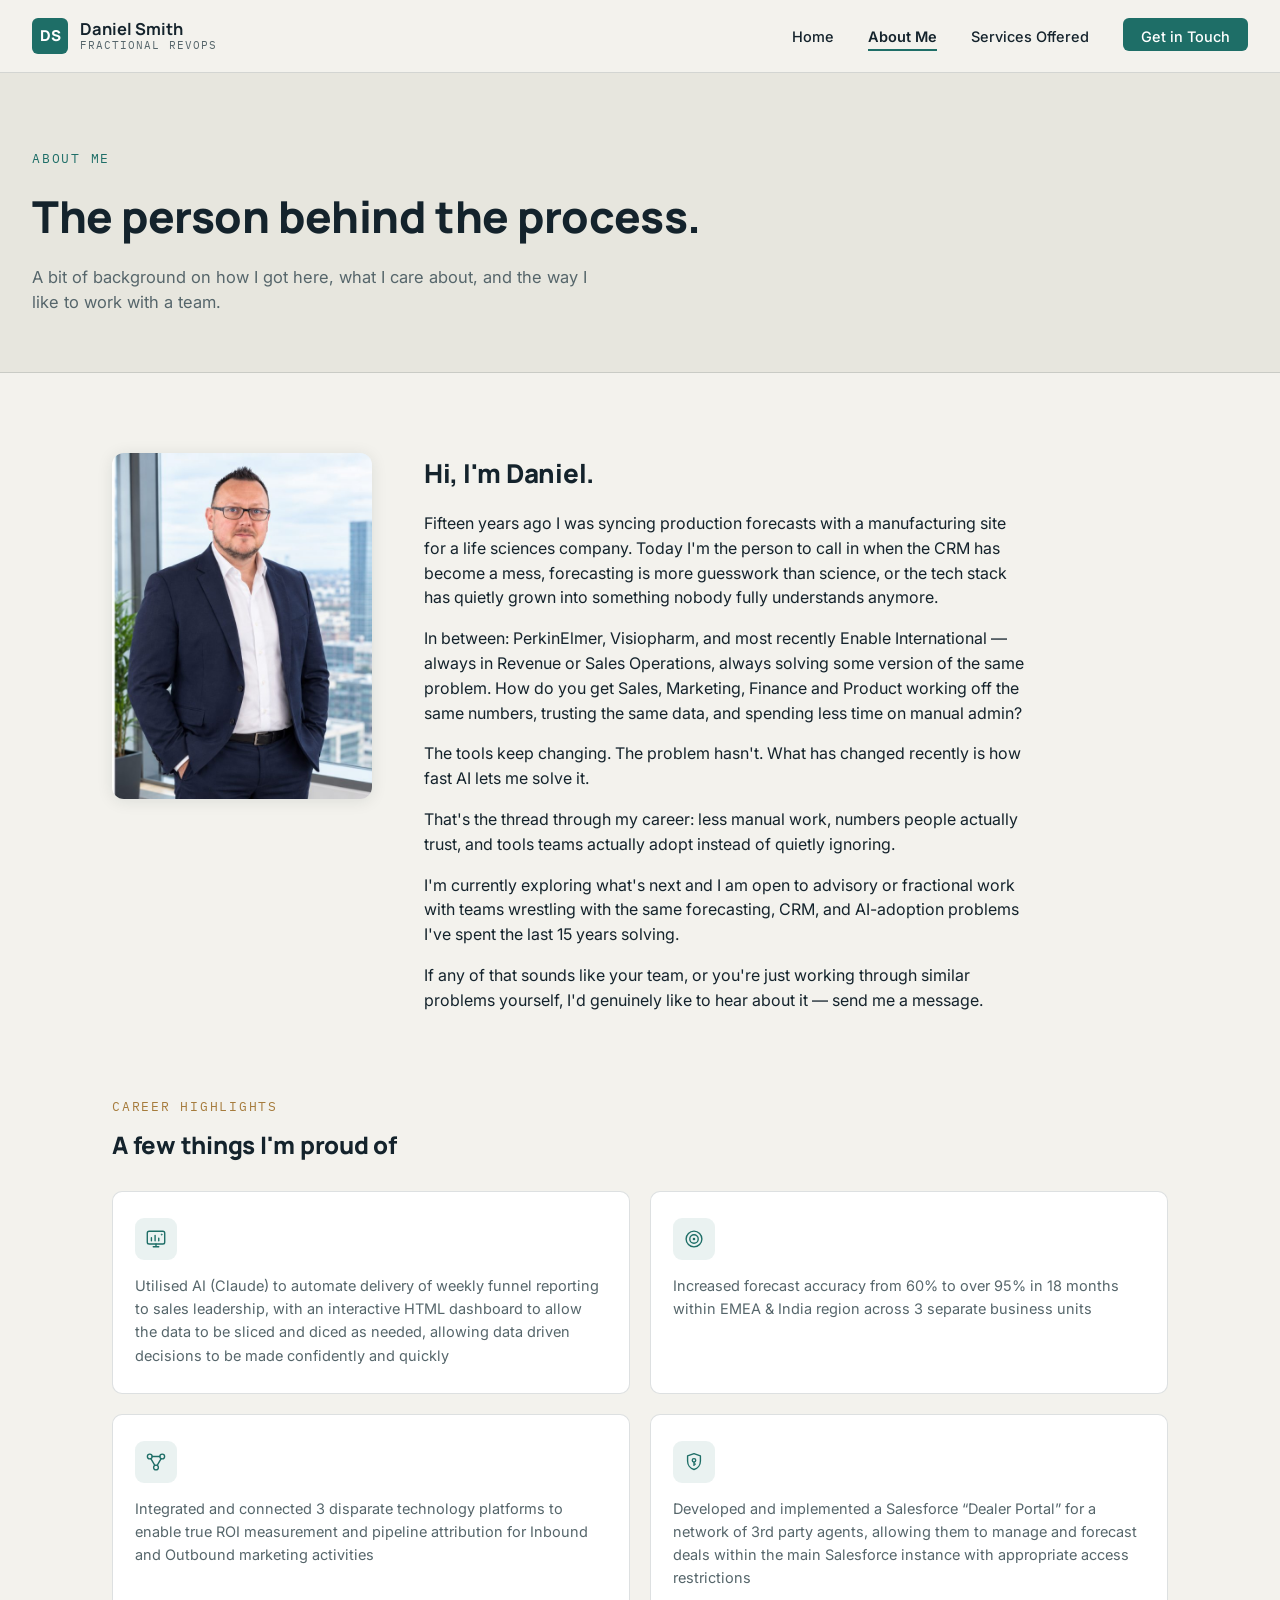
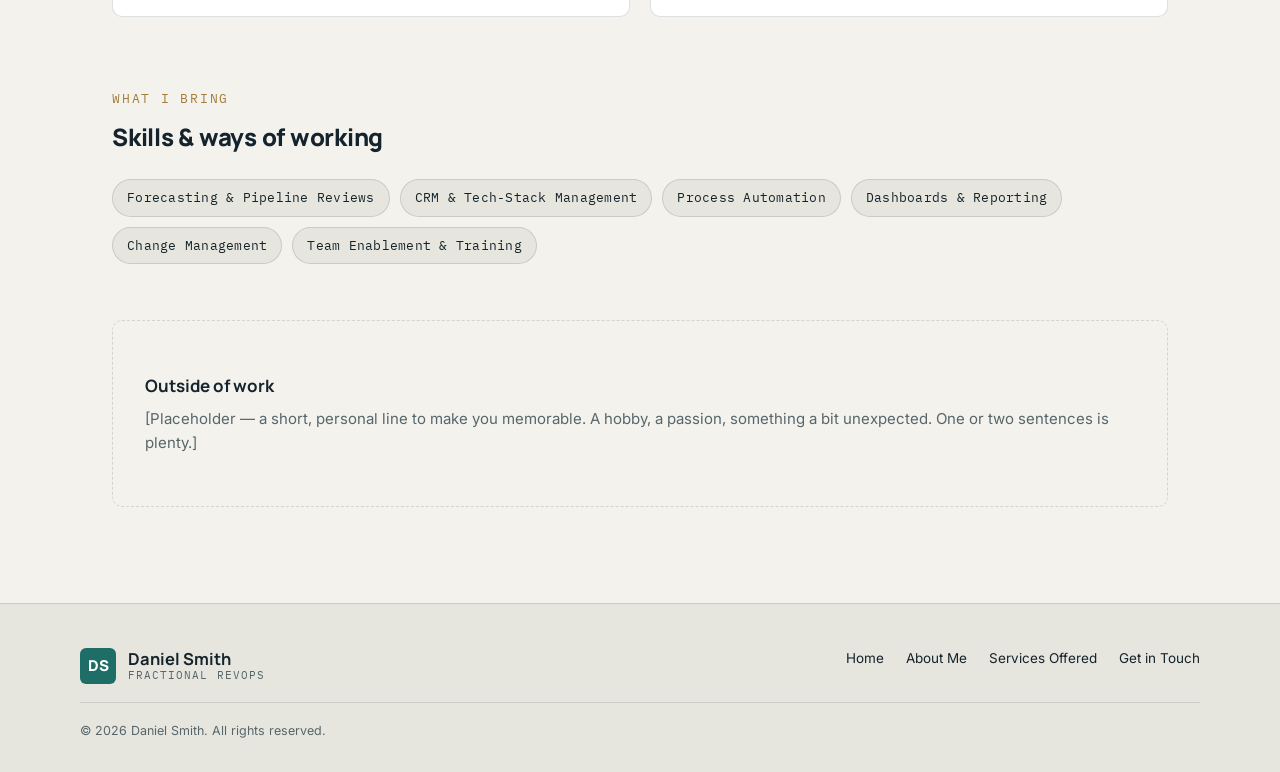
==== about.html @ c45c9d79 "Add profile photo to About page" ====
<!DOCTYPE html>
<html lang="en">
<head>
<meta charset="UTF-8">
<meta name="viewport" content="width=device-width, initial-scale=1.0">
<title>About Me — Daniel Smith</title>
<meta name="description" content="About Daniel Smith, Fractional Revenue Operations Leader.">
<link rel="stylesheet" href="styles.css">
</head>
<body>

<header class="site-header">
  <div class="nav-row">
    <a href="index.html" class="brand">
      <span class="brand-mark">DS</span>
      <span class="brand-text">
        <span class="brand-name">Daniel Smith</span>
        <span class="brand-tag">Fractional RevOps</span>
      </span>
    </a>
    <button class="nav-toggle" aria-label="Toggle menu" aria-expanded="false">
      <svg width="18" height="14" viewBox="0 0 18 14" fill="none"><path d="M1 1H17M1 7H17M1 13H17" stroke="currentColor" stroke-width="1.6" stroke-linecap="round"/></svg>
    </button>
    <ul class="nav-links">
      <li><a href="index.html">Home</a></li>
      <li><a href="about.html" aria-current="page">About Me</a></li>
      <li><a href="services.html">Services Offered</a></li>
      <li><a href="contact.html" class="nav-cta">Get in Touch</a></li>
    </ul>
  </div>
</header>

<section class="page-header">
  <span class="eyebrow">About Me</span>
  <h1>The person behind the process.</h1>
  <p>A bit of background on how I got here, what I care about, and the way I like to work with a team.</p>
</section>

<!-- Story: portrait + narrative -->
<section class="about-story">
  <div class="portrait">
    <img src="daniel-smith.jpg" alt="Daniel Smith, Fractional Revenue Operations leader" width="600" height="800" loading="lazy">
  </div>
  <div>
    <h2>Hi, I'm Daniel.</h2>
    <p>Fifteen years ago I was syncing production forecasts with a manufacturing site for a life sciences company. Today I'm the person to call in when the CRM has become a mess, forecasting is more guesswork than science, or the tech stack has quietly grown into something nobody fully understands anymore.</p>
    <p>In between: PerkinElmer, Visiopharm, and most recently Enable International &mdash; always in Revenue or Sales Operations, always solving some version of the same problem. How do you get Sales, Marketing, Finance and Product working off the same numbers, trusting the same data, and spending less time on manual admin?</p>
    <p>The tools keep changing. The problem hasn't. What has changed recently is how fast AI lets me solve it.</p>
    <p>That's the thread through my career: less manual work, numbers people actually trust, and tools teams actually adopt instead of quietly ignoring.</p>
    <p>I'm currently exploring what's next and I am open to advisory or fractional work with teams wrestling with the same forecasting, CRM, and AI-adoption problems I've spent the last 15 years solving.</p>
    <p>If any of that sounds like your team, or you're just working through similar problems yourself, I'd genuinely like to hear about it &mdash; <a href="contact.html">send me a message</a>.</p>
  </div>
</section>

<!-- Achievements -->
<div class="section-label">
  <span class="eyebrow">Career highlights</span>
  <h2>A few things I'm proud of</h2>
</div>
<div class="stat-grid">
  <div class="stat-card">
    <span class="stat-icon"><svg viewBox="0 0 24 24" fill="none" aria-hidden="true"><rect x="2.5" y="3.5" width="19" height="14" rx="2" stroke="currentColor" stroke-width="1.5"/><path d="M7 14V10.5M11 14V8M15 14v-3" stroke="currentColor" stroke-width="1.5" stroke-linecap="round"/><path d="M18.3 5.6l.45 1.15 1.15.45-1.15.45-.45 1.15-.45-1.15-1.15-.45 1.15-.45.45-1.15Z" fill="currentColor"/><path d="M12 17.5v3M9 20.5h6" stroke="currentColor" stroke-width="1.5" stroke-linecap="round"/></svg></span>
    <p class="stat-label">Utilised AI (Claude) to automate delivery of weekly funnel reporting to sales leadership, with an interactive HTML dashboard to allow the data to be sliced and diced as needed, allowing data driven decisions to be made confidently and quickly</p>
  </div>
  <div class="stat-card">
    <span class="stat-icon"><svg viewBox="0 0 24 24" fill="none" aria-hidden="true"><circle cx="12" cy="12" r="8.6" stroke="currentColor" stroke-width="1.5"/><circle cx="12" cy="12" r="4.6" stroke="currentColor" stroke-width="1.5"/><circle cx="12" cy="12" r="1.4" fill="currentColor"/></svg></span>
    <p class="stat-label">Increased forecast accuracy from 60% to over 95% in 18 months within EMEA &amp; India region across 3 separate business units</p>
  </div>
  <div class="stat-card">
    <span class="stat-icon"><svg viewBox="0 0 24 24" fill="none" aria-hidden="true"><circle cx="5.2" cy="6" r="2.6" stroke="currentColor" stroke-width="1.5"/><circle cx="18.8" cy="6" r="2.6" stroke="currentColor" stroke-width="1.5"/><circle cx="12" cy="18" r="2.6" stroke="currentColor" stroke-width="1.5"/><path d="M7.8 6h8.4M6.4 8.3l4.3 7.4M17.6 8.3l-4.3 7.4" stroke="currentColor" stroke-width="1.5" stroke-linecap="round"/></svg></span>
    <p class="stat-label">Integrated and connected 3 disparate technology platforms to enable true ROI measurement and pipeline attribution for Inbound and Outbound marketing activities</p>
  </div>
  <div class="stat-card">
    <span class="stat-icon"><svg viewBox="0 0 24 24" fill="none" aria-hidden="true"><path d="M12 2.8l7 2.6v5.5c0 4.4-2.9 8.3-7 9.3-4.1-1-7-4.9-7-9.3V5.4l7-2.6Z" stroke="currentColor" stroke-width="1.5" stroke-linejoin="round"/><circle cx="12" cy="10.2" r="1.9" stroke="currentColor" stroke-width="1.5"/><path d="M12 12.1v3.6M13.5 14.3H12" stroke="currentColor" stroke-width="1.5" stroke-linecap="round"/></svg></span>
    <p class="stat-label">Developed and implemented a Salesforce &ldquo;Dealer Portal&rdquo; for a network of 3rd party agents, allowing them to manage and forecast deals within the main Salesforce instance with appropriate access restrictions</p>
  </div>
</div>

<!-- Skills / tools -->
<div class="section-label">
  <span class="eyebrow">What I bring</span>
  <h2>Skills &amp; ways of working</h2>
</div>
<div class="tag-grid">
  <span class="tag-pill">Forecasting &amp; Pipeline Reviews</span>
  <span class="tag-pill">CRM &amp; Tech-Stack Management</span>
  <span class="tag-pill">Process Automation</span>
  <span class="tag-pill">Dashboards &amp; Reporting</span>
  <span class="tag-pill">Change Management</span>
  <span class="tag-pill">Team Enablement &amp; Training</span>
</div>

<!-- Personal note -->
<div class="personal-note">
  <div class="placeholder-card">
    <strong>Outside of work</strong>
    [Placeholder — a short, personal line to make you memorable. A hobby, a passion, something a bit unexpected. One or two sentences is plenty.]
  </div>
</div>

<footer class="site-footer">
  <div class="footer-row">
    <div class="brand">
      <span class="brand-mark" style="background:var(--teal);color:var(--white);">DS</span>
      <span class="brand-text">
        <span class="brand-name">Daniel Smith</span>
        <span class="brand-tag">Fractional RevOps</span>
      </span>
    </div>
    <ul class="footer-nav">
      <li><a href="index.html">Home</a></li>
      <li><a href="about.html">About Me</a></li>
      <li><a href="services.html">Services Offered</a></li>
      <li><a href="contact.html">Get in Touch</a></li>
    </ul>
  </div>
  <p class="footer-meta">© 2026 Daniel Smith. All rights reserved.</p>
</footer>

<script src="script.js"></script>
</body>
</html>
---- styles.css ----
/* ============================================================
Daniel Smith — Fractional RevOps — Shared Styles
============================================================ */

@import url('https://fonts.googleapis.com/css2?family=Manrope:wght@500;700;800&family=Inter:wght@400;500;600&family=IBM+Plex+Mono:wght@500&display=swap');

:root{
/* Color tokens */
--ink: #14232C; /* primary text / near-black teal */
--paper: #F3F2ED; /* warm, cool-leaning off-white */
--paper-deep: #E7E6DE; /* alternate section background */
--teal: #1E6E67; /* primary accent */
--teal-dark: #123F3B;
--brass: #A67C3D; /* secondary accent, used sparingly */
--slate: #56666B; /* muted body text */
--line: rgba(20,35,44,0.14);
--white: #FFFFFF;

/* Type */
--font-display: 'Manrope', 'Segoe UI', sans-serif;
--font-body: 'Inter', 'Segoe UI', sans-serif;
--font-mono: 'IBM Plex Mono', 'Consolas', monospace;

--container: 1120px;
}

*{ box-sizing:border-box; }
html{ scroll-behavior:smooth; }
body{
margin:0;
font-family:var(--font-body);
color:var(--ink);
background:var(--paper);
line-height:1.55;
-webkit-font-smoothing:antialiased;
}
h1,h2,h3{
font-family:var(--font-display);
margin:0;
letter-spacing:-0.01em;
}
p{ margin:0; }
a{ color:inherit; text-decoration:none; }
img{ max-width:100%; display:block; }
.wrap{
max-width:var(--container);
margin:0 auto;
padding:0 32px;
}
.eyebrow{
font-family:var(--font-mono);
font-size:12.5px;
letter-spacing:0.14em;
text-transform:uppercase;
}

:focus-visible{
outline:2px solid var(--teal);
outline-offset:3px;
}

/* ---------------- Header / Nav ---------------- */
.site-header{
position:sticky;
top:0;
z-index:50;
background:rgba(243,242,237,0.97);
border-bottom:1px solid var(--line);
}
.site-header.on-hero{
background:transparent;
border-bottom:1px solid rgba(255,255,255,0.18);
}
.nav-row{
display:flex;
align-items:center;
justify-content:space-between;
padding:18px 32px;
}
.brand{
display:flex;
align-items:center;
gap:12px;
}
.brand-mark{
width:36px; height:36px;
border-radius:6px;
background:var(--teal);
color:var(--white);
font-family:var(--font-display);
font-weight:800;
font-size:15px;
display:flex; align-items:center; justify-content:center;
flex-shrink:0;
}
.on-hero .brand-mark{ background:var(--white); color:var(--teal-dark); }
.brand-text{ display:flex; flex-direction:column; line-height:1.15; }
.brand-name{ font-family:var(--font-display); font-weight:700; font-size:16.5px; }
.brand-tag{
font-family:var(--font-mono);
font-size:10.5px;
letter-spacing:0.1em;
color:var(--slate);
text-transform:uppercase;
}
.on-hero .brand-name, .on-hero .brand-tag{ color:var(--white); }

.nav-links{
display:flex;
align-items:center;
gap:34px;
list-style:none;
margin:0; padding:0;
}
.nav-links a{
font-size:14.5px;
font-weight:500;
padding-bottom:6px;
position:relative;
color:var(--ink);
}
.on-hero .nav-links a{ color:var(--white); }
.nav-links a::after{
content:"";
position:absolute;
left:0; right:100%;
bottom:0;
height:2px;
background:var(--teal);
transition:right .22s ease;
}
.on-hero .nav-links a::after{ background:var(--white); }
.nav-links a:hover::after,
.nav-links a[aria-current="page"]::after{ right:0; }
.nav-links a[aria-current="page"]{ font-weight:600; }

.nav-cta{
background:var(--teal);
color:var(--white) !important;
padding:10px 18px;
border-radius:6px;
font-size:14px;
font-weight:600;
transition:background .18s ease;
}
.nav-cta:hover{ background:var(--teal-dark); }
.nav-cta::after{ display:none; }

.nav-toggle{ display:none; }

/* ---------------- Hero (home only) ---------------- */
.hero{
position:relative;
min-height:88vh;
display:flex;
align-items:flex-end;
background-image:
linear-gradient(180deg, rgba(18,31,38,0.58) 0%, rgba(15,26,32,0.72) 55%, rgba(12,22,27,0.86) 100%),
url('https://images.unsplash.com/photo-1460925895917-afdab827c52f?auto=format&fit=crop&w=2000&q=80');
background-size:cover;
background-position:center;
margin-top:-73px; /* sits behind transparent header */
padding-top:73px;
color:var(--white);
}
.hero-inner{
padding:88px 32px 96px;
max-width:760px;
}
.hero .eyebrow{ color:#CFE3E0; margin-bottom:18px; display:block; }
.hero h1{
font-size:clamp(34px, 5.2vw, 58px);
font-weight:800;
line-height:1.08;
margin-bottom:22px;
}
.hero p.lede{
font-size:17.5px;
color:#DCE4E2;
max-width:540px;
margin-bottom:34px;
}
.hero-ctas{ display:flex; align-items:center; gap:28px; flex-wrap:wrap; }
.btn-primary{
background:var(--white);
color:var(--teal-dark);
font-weight:700;
font-size:14.5px;
padding:14px 26px;
border-radius:6px;
transition:transform .15s ease, box-shadow .15s ease;
}
.btn-primary:hover{ transform:translateY(-1px); box-shadow:0 8px 18px rgba(0,0,0,0.25); }
.text-link{
font-size:14.5px;
font-weight:600;
border-bottom:1px solid rgba(255,255,255,0.5);
padding-bottom:2px;
}
.text-link:hover{ border-color:var(--white); }

/* ---------------- Sparkline divider (signature element) --------- */
.sparkline-divider{
display:block;
width:100%;
height:52px;
background:var(--paper);
}
.sparkline-divider path{
fill:none;
stroke:var(--brass);
stroke-width:2;
stroke-linecap:round;
stroke-linejoin:round;
stroke-dasharray:600;
stroke-dashoffset:600;
animation:draw-line 1.4s ease-out .2s forwards;
}
@media (prefers-reduced-motion: reduce){
.sparkline-divider path{ animation:none; stroke-dashoffset:0; }
}
@keyframes draw-line{ to{ stroke-dashoffset:0; } }

/* ---------------- Teaser strip (home) ---------------- */
.teasers{
padding:8px 32px 96px;
}
.teasers-grid{
display:grid;
grid-template-columns:repeat(3, 1fr);
gap:28px;
max-width:var(--container);
margin:0 auto;
}
.teaser-card{
background:var(--white);
border:1px solid var(--line);
border-radius:10px;
padding:30px 26px;
transition:border-color .15s ease, transform .15s ease;
}
.teaser-card:hover{ border-color:var(--teal); transform:translateY(-2px); }
.teaser-icon{
width:38px; height:38px;
margin-bottom:18px;
color:var(--teal);
}
.teaser-card h3{
font-size:17px;
font-weight:700;
margin-bottom:10px;
}
.teaser-card p{
font-size:14.5px;
color:var(--slate);
margin-bottom:16px;
}
.teaser-card .text-link{
color:var(--teal-dark);
border-color:rgba(20,35,44,0.3);
font-size:13.5px;
}
.teaser-card .text-link:hover{ border-color:var(--teal-dark); }

/* ---------------- Generic sub-page header ---------------- */
.page-header{
padding:76px 32px 56px;
border-bottom:1px solid var(--line);
background:var(--paper-deep);
}
.page-header .eyebrow{ color:var(--teal); margin-bottom:14px; display:block; }
.page-header h1{
font-size:clamp(30px, 4.4vw, 44px);
font-weight:800;
margin-bottom:14px;
}
.page-header p{
font-size:16.5px;
color:var(--slate);
max-width:560px;
}

.placeholder-block{
max-width:var(--container);
margin:0 auto;
padding:72px 32px 110px;
}
.placeholder-card{
border:1px dashed var(--line);
border-radius:10px;
padding:52px 32px;
text-align:center;
color:var(--slate);
font-size:15px;
}
.placeholder-card strong{ color:var(--ink); display:block; margin-bottom:8px; font-family:var(--font-display); font-size:17px; }

/* ---------------- About: story layout ---------------- */
.about-story{
max-width:var(--container);
margin:0 auto;
padding:80px 32px 20px;
display:grid;
grid-template-columns:260px 1fr;
gap:52px;
align-items:start;
}
.portrait{
border-radius:12px;
overflow:hidden;
box-shadow:0 2px 16px rgba(20,35,44,.10);
line-height:0;
}
.portrait img{
width:100%;
height:auto;
display:block;
aspect-ratio:3/4;
object-fit:cover;
}
.about-story h2{
font-size:26px;
font-weight:800;
margin-bottom:18px;
}
.about-story p{
font-size:16px;
color:var(--ink);
margin-bottom:16px;
max-width:60ch;
}
.about-story p:last-child{ margin-bottom:0; }

/* ---------------- Stat / achievement grid ---------------- */
.section-label{
max-width:var(--container);
margin:0 auto;
padding:64px 32px 0;
}
.section-label .eyebrow{ color:var(--brass); display:block; margin-bottom:10px; }
.section-label h2{ font-size:24px; font-weight:800; }

.stat-grid{
max-width:var(--container);
margin:0 auto;
padding:28px 32px 8px;
display:grid;
grid-template-columns:repeat(2, 1fr);
gap:20px;
}
.stat-card{
border:1px solid var(--line);
border-radius:10px;
padding:26px 22px;
text-align:left;
background:var(--white,#fff);
}
.stat-card .stat-icon{
display:inline-flex;
align-items:center;
justify-content:center;
width:42px;
height:42px;
border-radius:9px;
background:rgba(30,110,103,.09);
color:var(--teal);
margin-bottom:14px;
}
.stat-card .stat-icon svg{
width:22px;
height:22px;
display:block;
}
.stat-card .stat-number{
font-family:var(--font-mono);
font-size:26px;
font-weight:500;
color:var(--teal);
display:block;
margin-bottom:8px;
}
.stat-card .stat-label{
display:block;
margin:0;
font-size:14.5px;
line-height:1.6;
color:var(--slate);
}

/* ---------------- Tag / skill pills ---------------- */
.tag-grid{
max-width:var(--container);
margin:0 auto;
padding:24px 32px 8px;
display:flex;
flex-wrap:wrap;
gap:10px;
}
.tag-pill{
font-family:var(--font-mono);
font-size:12.5px;
letter-spacing:0.02em;
background:var(--paper-deep);
border:1px solid var(--line);
color:var(--ink);
padding:8px 14px;
border-radius:20px;
}

/* ---------------- Personal note ---------------- */
.personal-note{
max-width:var(--container);
margin:0 auto;
padding:48px 32px 96px;
}
.personal-note .placeholder-card{ text-align:left; }

@media (max-width: 760px){
.about-story{ grid-template-columns:1fr; }
.portrait{ max-width:200px; }
.stat-grid{ grid-template-columns:1fr; }
}

/* ---------------- Footer ---------------- */
.site-footer{
border-top:1px solid var(--line);
background:var(--paper-deep);
padding:44px 32px 32px;
}
.footer-row{
display:flex;
justify-content:space-between;
align-items:flex-start;
gap:24px;
max-width:var(--container);
margin:0 auto;
flex-wrap:wrap;
}
.footer-nav{
display:flex;
gap:22px;
list-style:none;
margin:0; padding:0;
font-size:13.5px;
}
.footer-nav a:hover{ color:var(--teal-dark); text-decoration:underline; }
.footer-meta{
font-size:12.5px;
color:var(--slate);
margin-top:18px;
max-width:var(--container);
margin-left:auto; margin-right:auto;
padding-top:18px;
border-top:1px solid var(--line);
}

/* ---------------- Responsive ---------------- */
@media (max-width: 860px){
.teasers-grid{ grid-template-columns:1fr; }
.nav-links{
position:fixed;
inset:73px 0 0 0;
z-index:60;
background:var(--paper);
background-color:#F3F2ED;
opacity:1;
backdrop-filter:none;
-webkit-backdrop-filter:none;
flex-direction:column;
align-items:flex-start;
padding:28px 32px;
gap:22px;
display:none;
border-top:1px solid var(--line);
}
.nav-links.open{ display:flex; }
.on-hero .nav-links.open a{ color:var(--ink); }
.on-hero .nav-links.open{ background:#F3F2ED; background-color:#F3F2ED; opacity:1; }
.nav-toggle{
display:flex;
align-items:center;
justify-content:center;
width:38px; height:38px;
background:none;
border:1px solid var(--line);
border-radius:6px;
cursor:pointer;
}
.on-hero .nav-toggle{ border-color:rgba(255,255,255,0.4); }
.nav-toggle svg{ stroke:var(--ink); }
.on-hero .nav-toggle svg{ stroke:var(--white); }
.hero-inner{ padding:64px 24px 72px; }
.footer-row{ flex-direction:column; }
}

/* ---------------- Contact form (Get in Touch) ---------------- */
.contact-form-section{
max-width:var(--container);
margin:0 auto;
padding:72px 32px 110px;
}
.contact-wrap{
max-width:640px;
margin:0 auto;
padding:0;
}
.contact-form{
background:var(--white);
border:1px solid var(--line);
border-radius:10px;
padding:40px 36px;
}
.form-row{
display:flex;
gap:20px;
}
.form-row .form-field{ flex:1; }
.form-field{ margin-bottom:20px; }
.form-field label{
display:block;
font-family:var(--font-mono);
font-size:12px;
letter-spacing:0.06em;
text-transform:uppercase;
color:var(--slate);
margin-bottom:8px;
}
.form-field input,
.form-field textarea{
width:100%;
padding:12px 14px;
border:1px solid var(--line);
border-radius:6px;
font-family:var(--font-body);
font-size:15px;
color:var(--ink);
background:var(--paper);
transition:border-color .15s ease, box-shadow .15s ease;
}
.form-field textarea{ resize:vertical; min-height:130px; }
.form-field input:focus,
.form-field textarea:focus{
outline:none;
border-color:var(--teal);
box-shadow:0 0 0 3px rgba(30,110,103,0.14);
background:var(--white);
}
.btn-submit{
border:none;
cursor:pointer;
width:100%;
text-align:center;
font-size:14.5px;
background:var(--teal);
color:var(--white);
transition:background .18s ease, transform .15s ease, box-shadow .15s ease;
}
.btn-submit:hover{
background:var(--teal-dark);
transform:translateY(-1px);
box-shadow:0 8px 18px rgba(20,35,44,0.16);
}
.form-note{
font-size:12.5px;
color:var(--slate);
text-align:center;
margin-top:14px;
}
.form-status{
display:none;
margin-top:16px;
padding:12px 14px;
border-radius:6px;
font-size:13.5px;
text-align:center;
}
.form-status.success{ display:block; background:rgba(30,110,103,0.12); color:var(--teal-dark); }
.form-status.error{ display:block; background:rgba(178,42,42,0.1); color:#8a2323; }
.botcheck{ position:absolute; left:-9999px; width:1px; height:1px; overflow:hidden; }

@media (max-width:600px){
.form-row{ flex-direction:column; gap:0; }
.contact-form{ padding:32px 22px; }
}
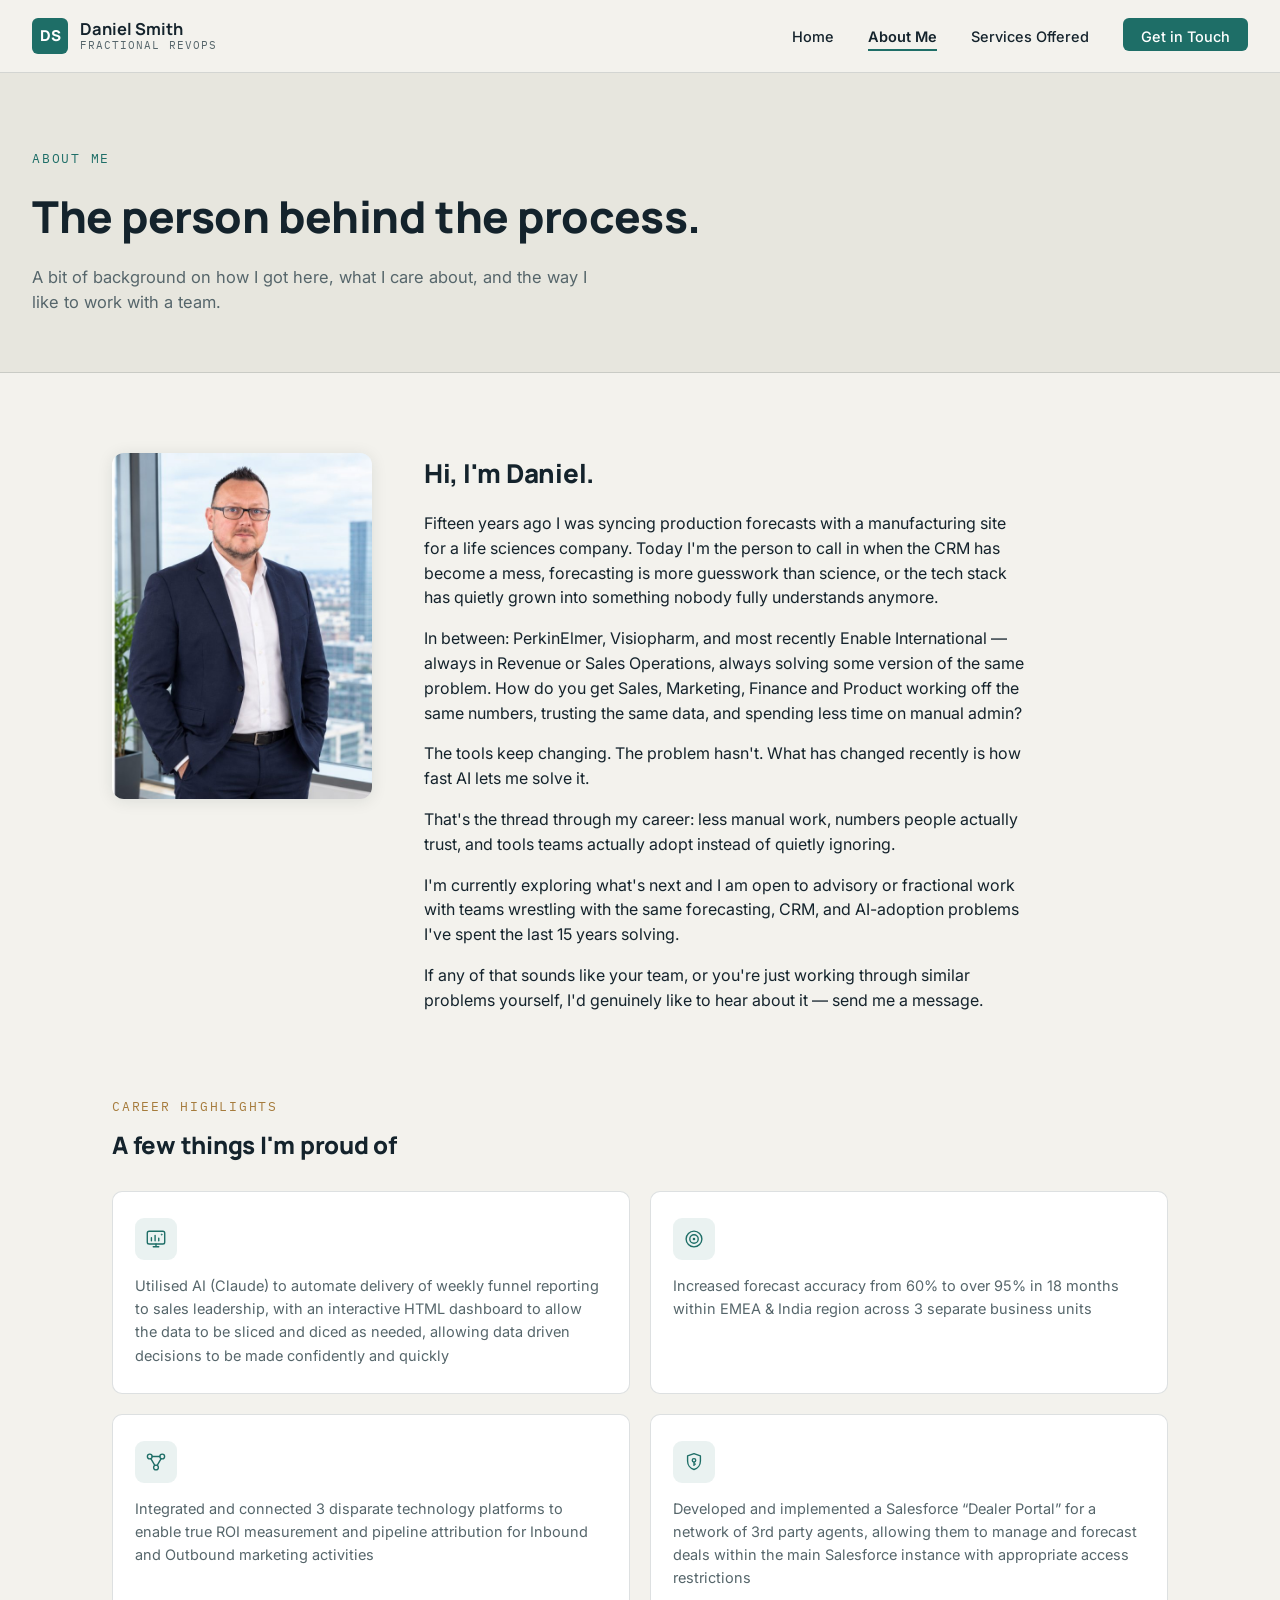
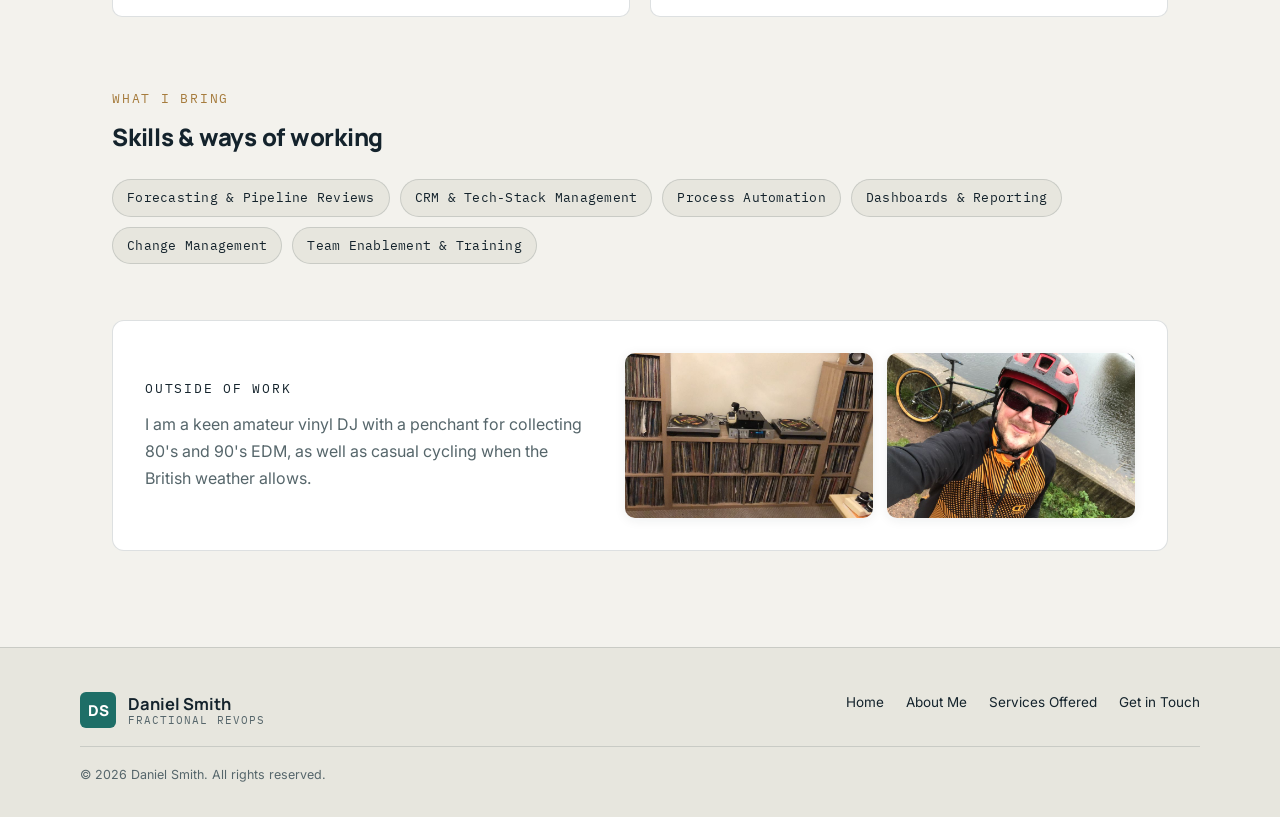
==== commit 767ce48d: "Add Outside of work section with photos" ====
--- a/about.html
+++ b/about.html
@@ -39,7 +39,7 @@
 <!-- Story: portrait + narrative -->
 <section class="about-story">
   <div class="portrait">
-    <img src="daniel-smith.jpg" alt="Daniel Smith, Fractional Revenue Operations leader" width="600" height="800" loading="lazy">
+    <img src="daniel-smith.jpg" alt="Daniel Smith, Fractional Revenue Operations leader" width="600" height="800" fetchpriority="high">
   </div>
   <div>
     <h2>Hi, I'm Daniel.</h2>
@@ -92,9 +92,15 @@
 
 <!-- Personal note -->
 <div class="personal-note">
-  <div class="placeholder-card">
-    <strong>Outside of work</strong>
-    [Placeholder — a short, personal line to make you memorable. A hobby, a passion, something a bit unexpected. One or two sentences is plenty.]
+  <div class="note-card">
+    <div class="note-text">
+      <span class="eyebrow">Outside of work</span>
+      <p>I am a keen amateur vinyl DJ with a penchant for collecting 80's and 90's EDM, as well as casual cycling when the British weather allows.</p>
+    </div>
+    <div class="note-photos">
+      <figure><img src="vinyl-dj.jpg" alt="Twin turntables and mixer surrounded by shelves of vinyl records" width="900" height="600"></figure>
+      <figure><img src="cycling.jpg" alt="Daniel Smith in cycling kit beside a canal" width="900" height="600"></figure>
+    </div>
   </div>
 </div>
 
--- a/styles.css
+++ b/styles.css
@@ -414,11 +414,27 @@
 padding:48px 32px 96px;
 }
 .personal-note .placeholder-card{ text-align:left; }
+.personal-note .note-card{
+border:1px solid var(--line);
+border-radius:12px;
+background:var(--white);
+padding:32px;
+display:grid;
+grid-template-columns:1fr 1.15fr;
+gap:36px;
+align-items:center;
+}
+.note-text .eyebrow{ display:block; margin-bottom:12px; }
+.note-text p{ margin:0; font-size:16px; line-height:1.7; color:var(--slate); }
+.note-photos{ display:grid; grid-template-columns:1fr 1fr; gap:14px; }
+.note-photos figure{ margin:0; border-radius:10px; overflow:hidden; line-height:0; box-shadow:0 2px 12px rgba(20,35,44,.08); }
+.note-photos img{ width:100%; height:auto; aspect-ratio:3/2; object-fit:cover; display:block; }
 
 @media (max-width: 760px){
 .about-story{ grid-template-columns:1fr; }
 .portrait{ max-width:200px; }
 .stat-grid{ grid-template-columns:1fr; }
+.personal-note .note-card{ grid-template-columns:1fr; padding:24px; gap:24px; }
 }
 
 /* ---------------- Footer ---------------- */
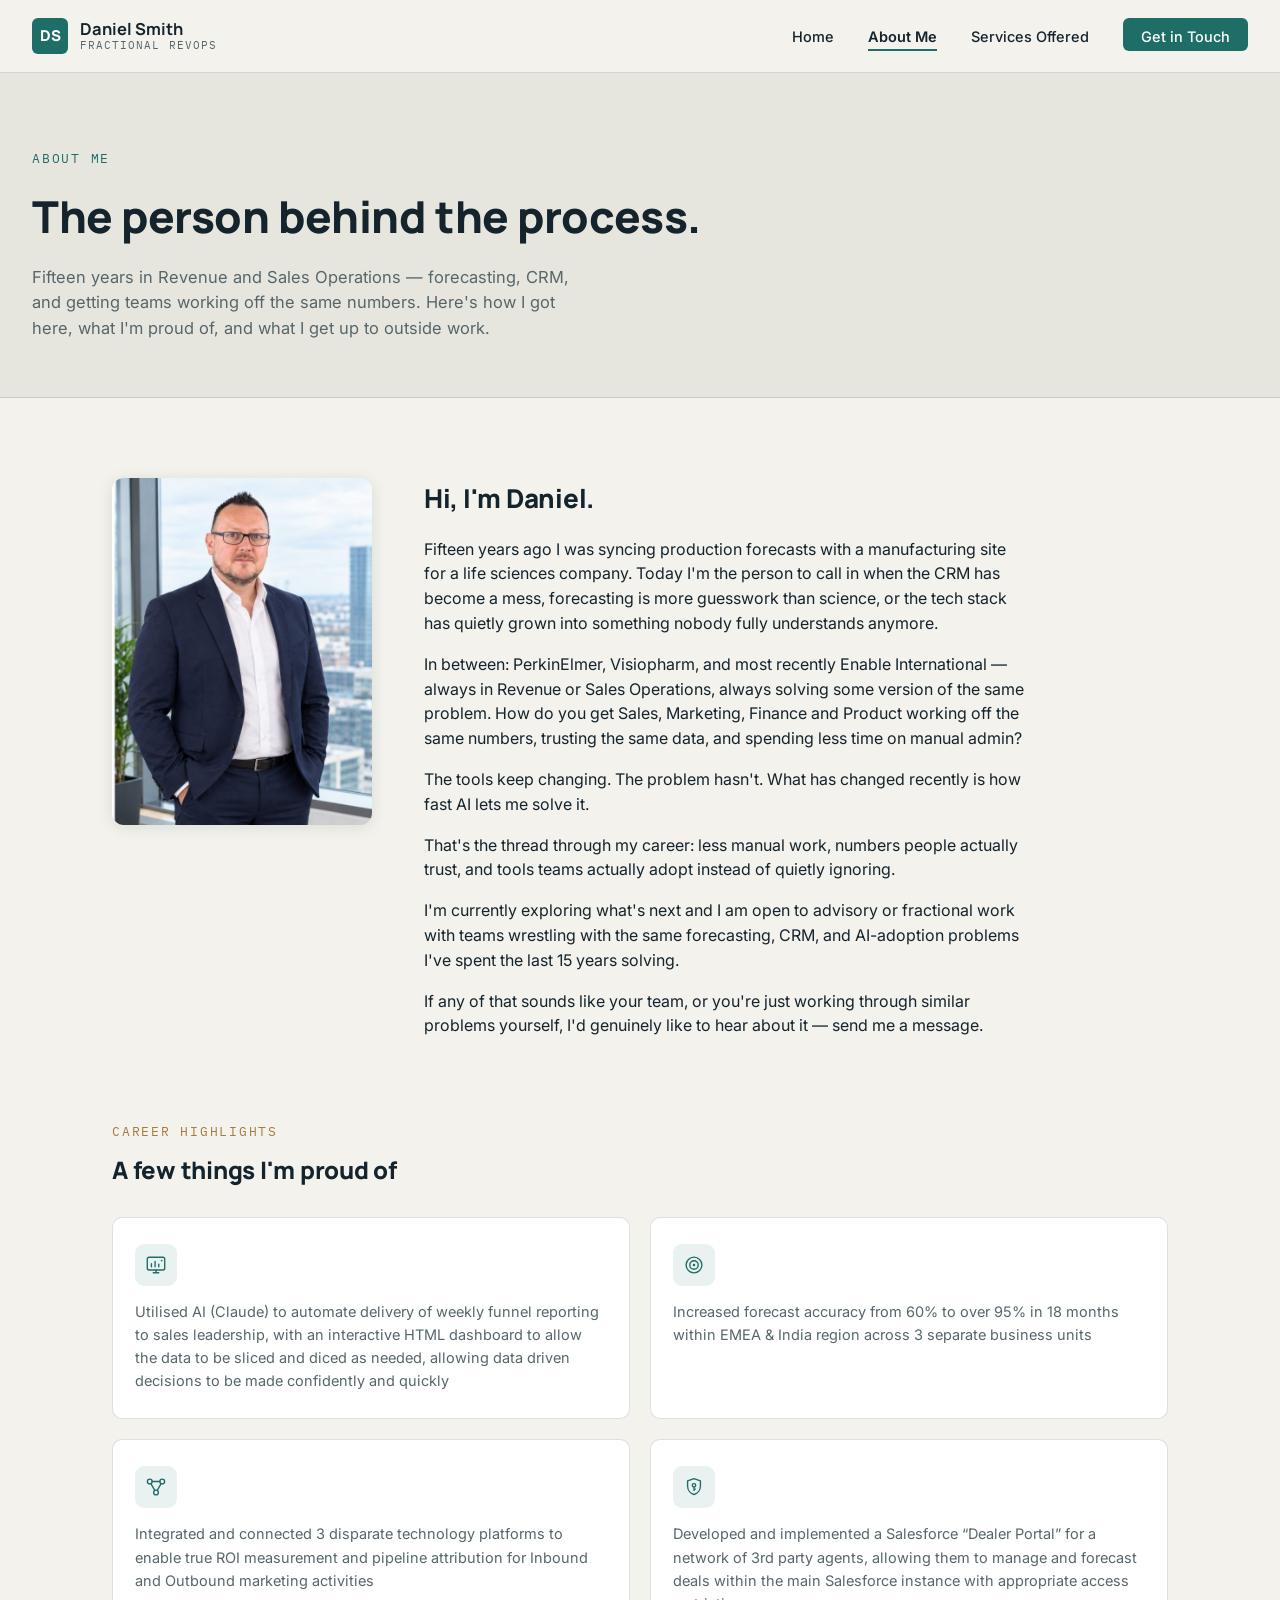
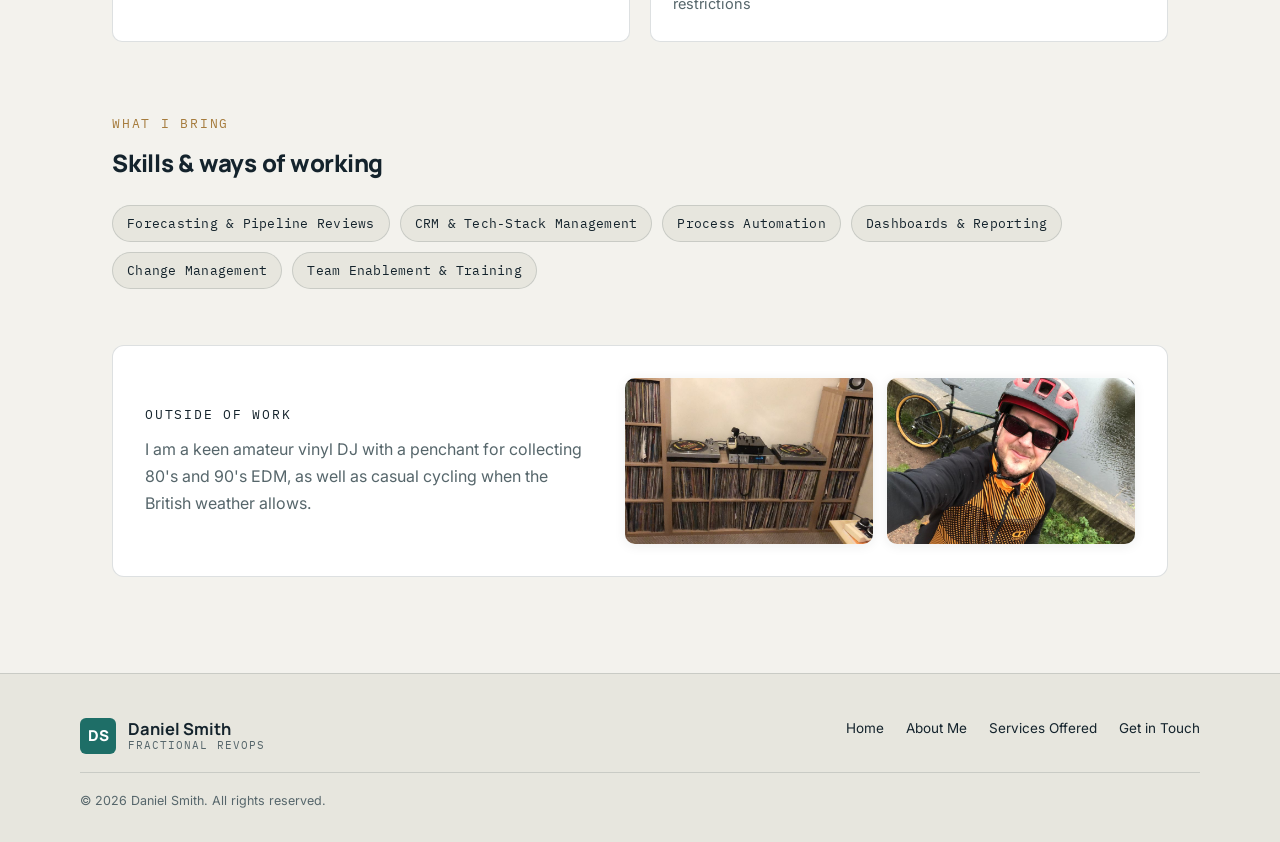
==== commit 640c1dd8: "Update About page intro paragraph" ====
--- a/about.html
+++ b/about.html
@@ -33,7 +33,7 @@
 <section class="page-header">
   <span class="eyebrow">About Me</span>
   <h1>The person behind the process.</h1>
-  <p>A bit of background on how I got here, what I care about, and the way I like to work with a team.</p>
+  <p>Fifteen years in Revenue and Sales Operations &mdash; forecasting, CRM, and getting teams working off the same numbers. Here's how I got here, what I'm proud of, and what I get up to outside work.</p>
 </section>
 
 <!-- Story: portrait + narrative -->
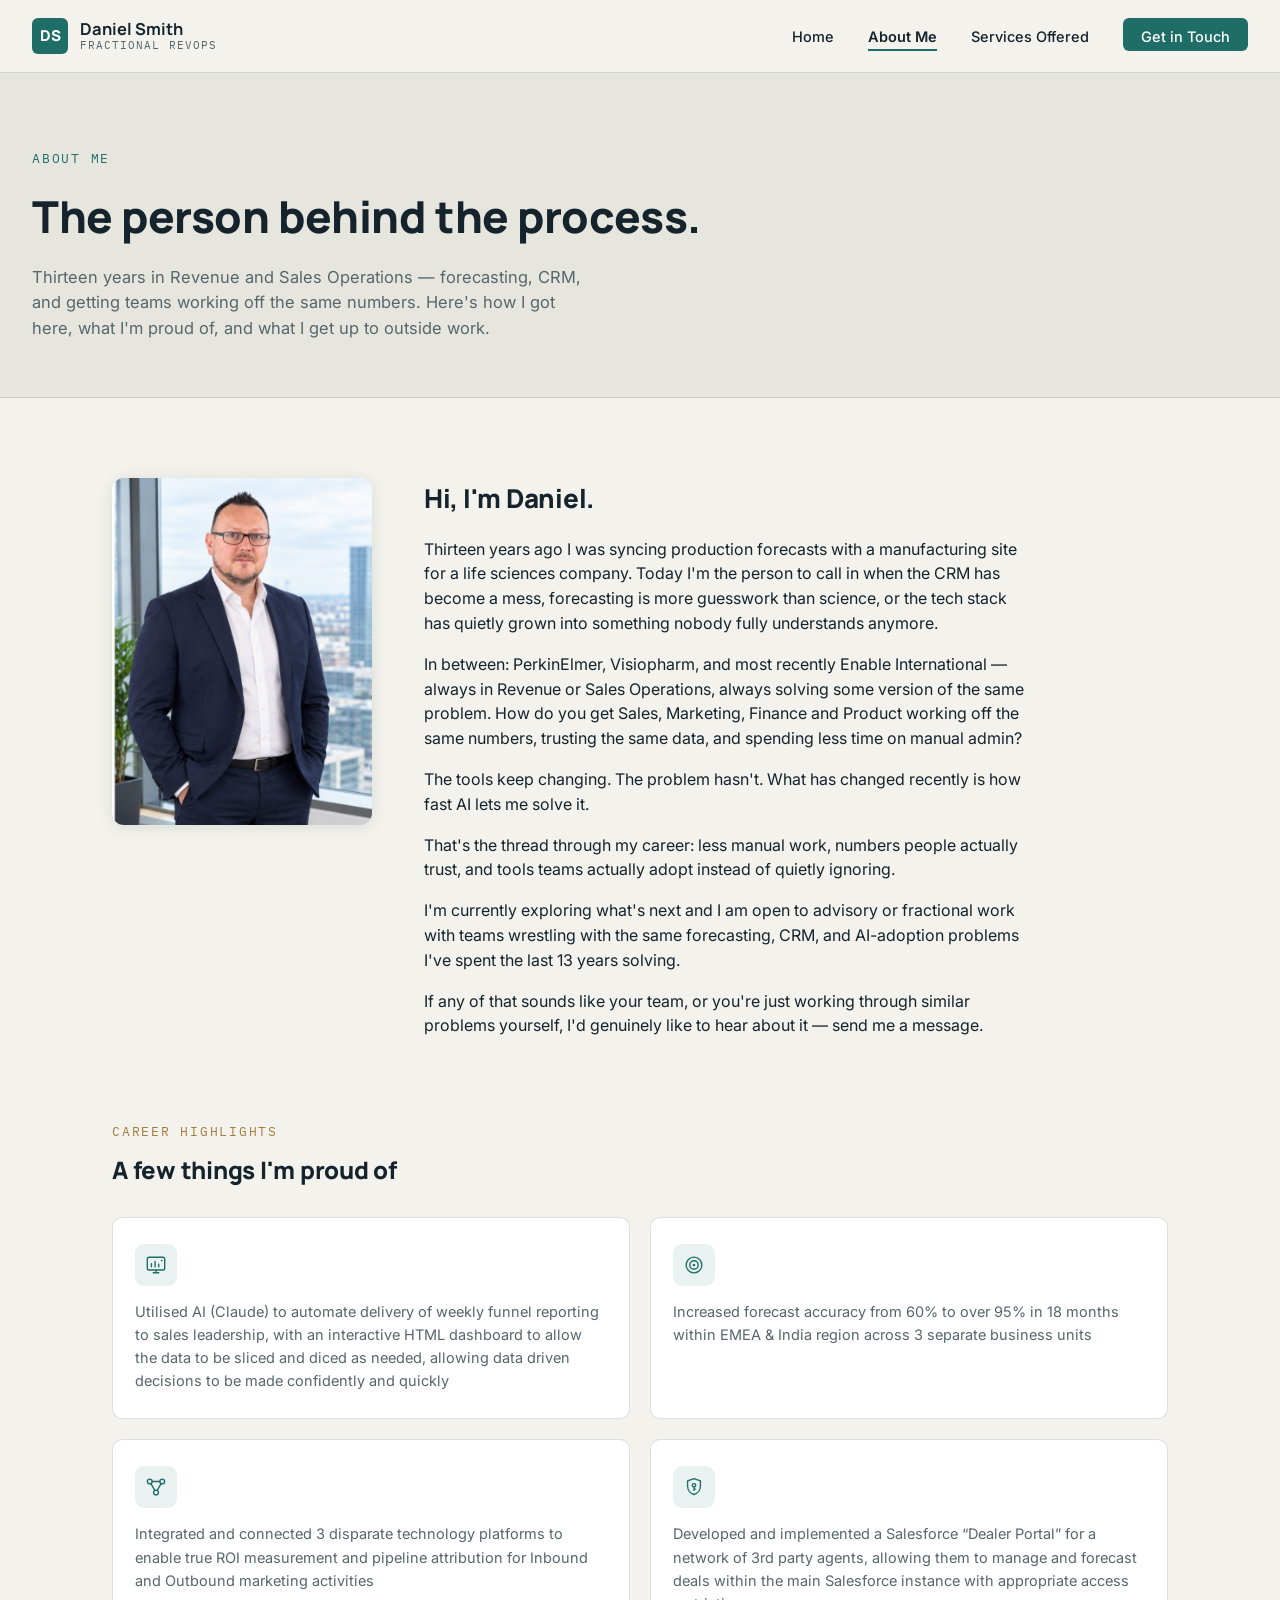
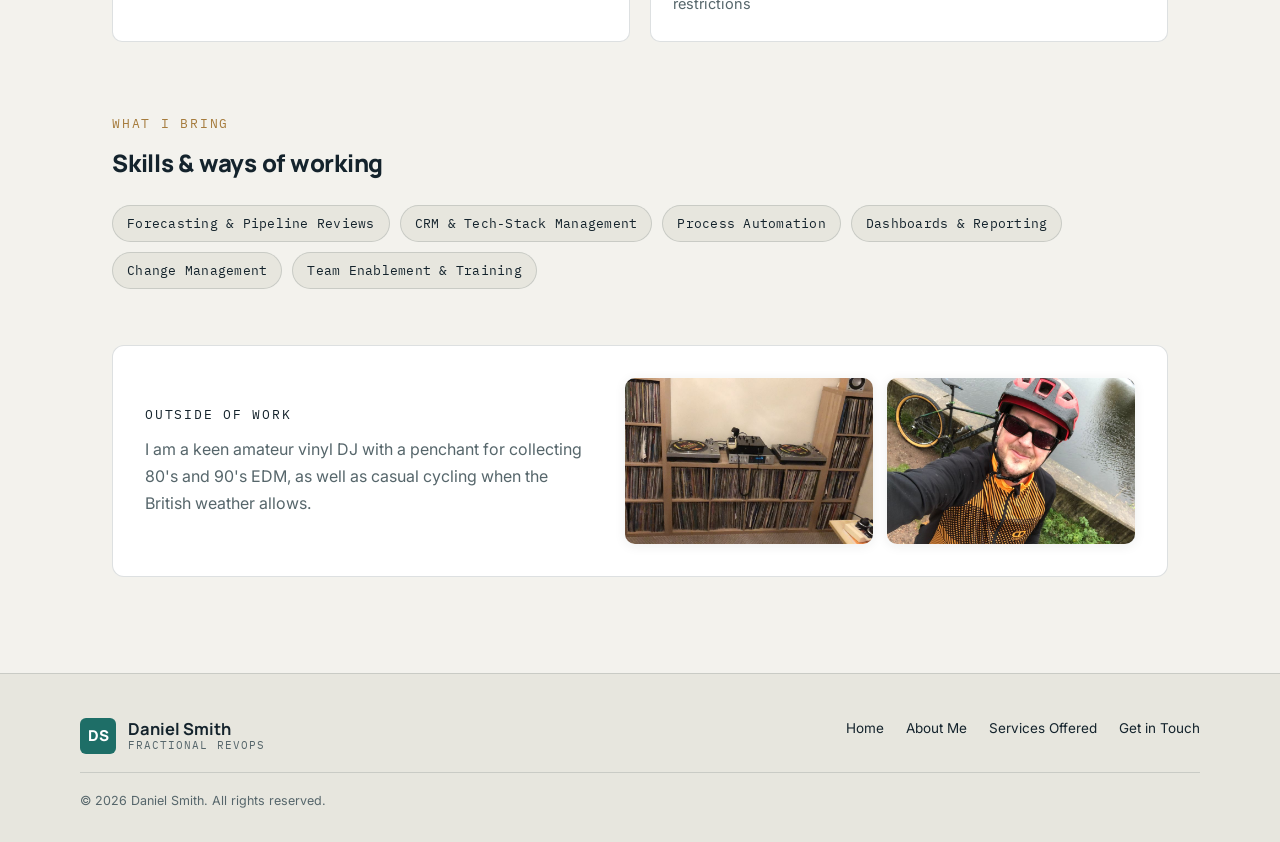
==== commit 63177269: "Settle on 13 years; update contact email to dan@" ====
--- a/about.html
+++ b/about.html
@@ -33,7 +33,7 @@
 <section class="page-header">
   <span class="eyebrow">About Me</span>
   <h1>The person behind the process.</h1>
-  <p>Fifteen years in Revenue and Sales Operations &mdash; forecasting, CRM, and getting teams working off the same numbers. Here's how I got here, what I'm proud of, and what I get up to outside work.</p>
+  <p>Thirteen years in Revenue and Sales Operations &mdash; forecasting, CRM, and getting teams working off the same numbers. Here's how I got here, what I'm proud of, and what I get up to outside work.</p>
 </section>
 
 <!-- Story: portrait + narrative -->
@@ -43,11 +43,11 @@
   </div>
   <div>
     <h2>Hi, I'm Daniel.</h2>
-    <p>Fifteen years ago I was syncing production forecasts with a manufacturing site for a life sciences company. Today I'm the person to call in when the CRM has become a mess, forecasting is more guesswork than science, or the tech stack has quietly grown into something nobody fully understands anymore.</p>
+    <p>Thirteen years ago I was syncing production forecasts with a manufacturing site for a life sciences company. Today I'm the person to call in when the CRM has become a mess, forecasting is more guesswork than science, or the tech stack has quietly grown into something nobody fully understands anymore.</p>
     <p>In between: PerkinElmer, Visiopharm, and most recently Enable International &mdash; always in Revenue or Sales Operations, always solving some version of the same problem. How do you get Sales, Marketing, Finance and Product working off the same numbers, trusting the same data, and spending less time on manual admin?</p>
     <p>The tools keep changing. The problem hasn't. What has changed recently is how fast AI lets me solve it.</p>
     <p>That's the thread through my career: less manual work, numbers people actually trust, and tools teams actually adopt instead of quietly ignoring.</p>
-    <p>I'm currently exploring what's next and I am open to advisory or fractional work with teams wrestling with the same forecasting, CRM, and AI-adoption problems I've spent the last 15 years solving.</p>
+    <p>I'm currently exploring what's next and I am open to advisory or fractional work with teams wrestling with the same forecasting, CRM, and AI-adoption problems I've spent the last 13 years solving.</p>
     <p>If any of that sounds like your team, or you're just working through similar problems yourself, I'd genuinely like to hear about it &mdash; <a href="contact.html">send me a message</a>.</p>
   </div>
 </section>
--- a/styles.css
+++ b/styles.css
@@ -295,6 +295,28 @@
 }
 .placeholder-card strong{ color:var(--ink); display:block; margin-bottom:8px; font-family:var(--font-display); font-size:17px; }
 
+/* ---------------- Services: list + closing ---------------- */
+.svc-list{
+max-width:var(--container);
+margin:0 auto;
+padding:26px 32px 10px;
+display:grid;
+grid-template-columns:1fr 1fr;
+gap:26px 40px;
+align-items:start;
+}
+.svc-item{ border-left:2px solid var(--teal); padding-left:18px; }
+.svc-item h3{ font-size:16.5px; font-weight:700; margin:0 0 6px; color:var(--ink); }
+.svc-item p{ margin:0; font-size:14.5px; line-height:1.65; color:var(--slate); }
+.svc-closing{ max-width:var(--container); margin:0 auto; padding:64px 32px 100px; }
+.closing-card{ border:1px solid var(--line); border-radius:12px; background:var(--white); padding:40px; }
+.closing-card .eyebrow{ color:var(--brass); display:block; margin-bottom:12px; }
+.closing-card h2{ font-size:24px; font-weight:800; max-width:30ch; }
+.proof-list{ list-style:none; margin:26px 0 0; padding:0; display:grid; gap:14px; }
+.proof-list li{ font-size:15px; line-height:1.65; color:var(--slate); border-left:2px solid var(--brass); padding-left:16px; }
+.proof-list strong{ color:var(--ink); }
+.pull-quote{ font-family:var(--font-display); font-size:19px; font-weight:700; color:var(--teal); margin:30px 0 26px; }
+
 /* ---------------- About: story layout ---------------- */
 .about-story{
 max-width:var(--container);
@@ -434,6 +456,8 @@
 .about-story{ grid-template-columns:1fr; }
 .portrait{ max-width:200px; }
 .stat-grid{ grid-template-columns:1fr; }
+.svc-list{ grid-template-columns:1fr; }
+.closing-card{ padding:26px; }
 .personal-note .note-card{ grid-template-columns:1fr; padding:24px; gap:24px; }
 }
 
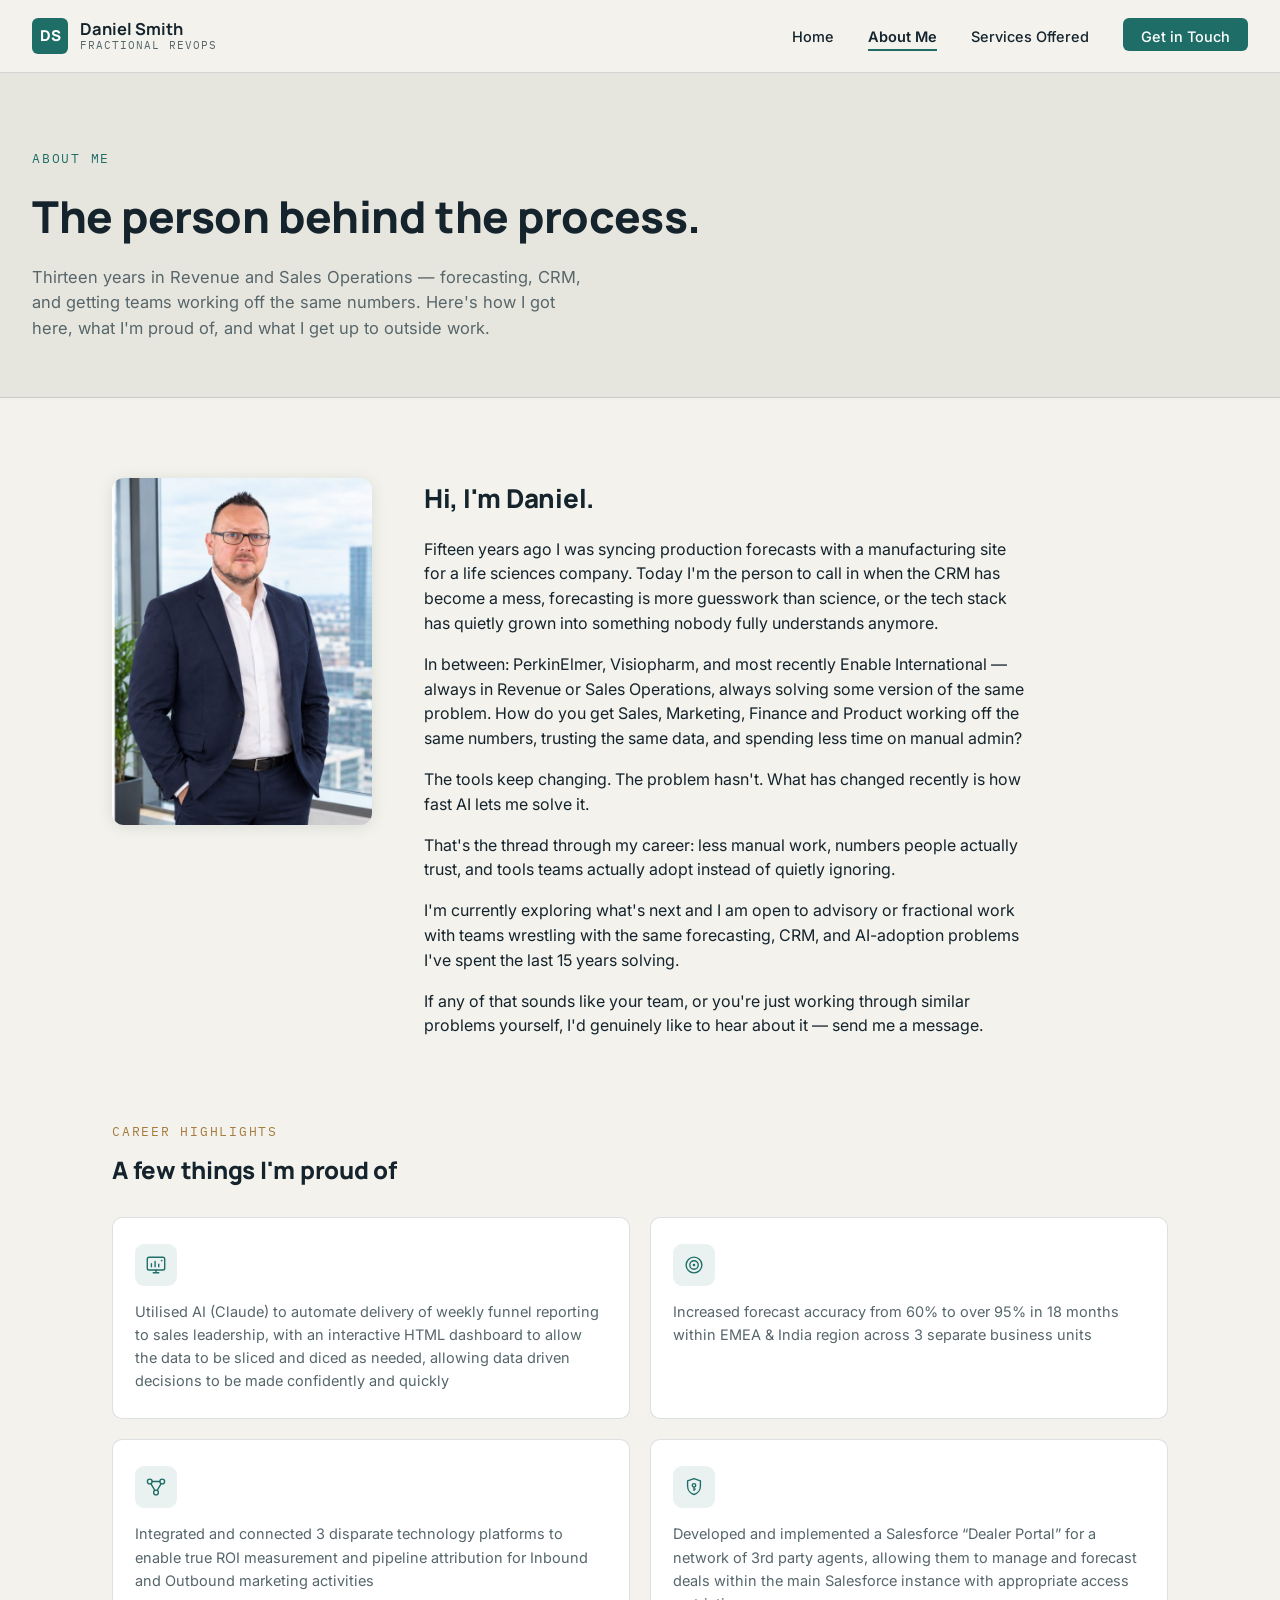
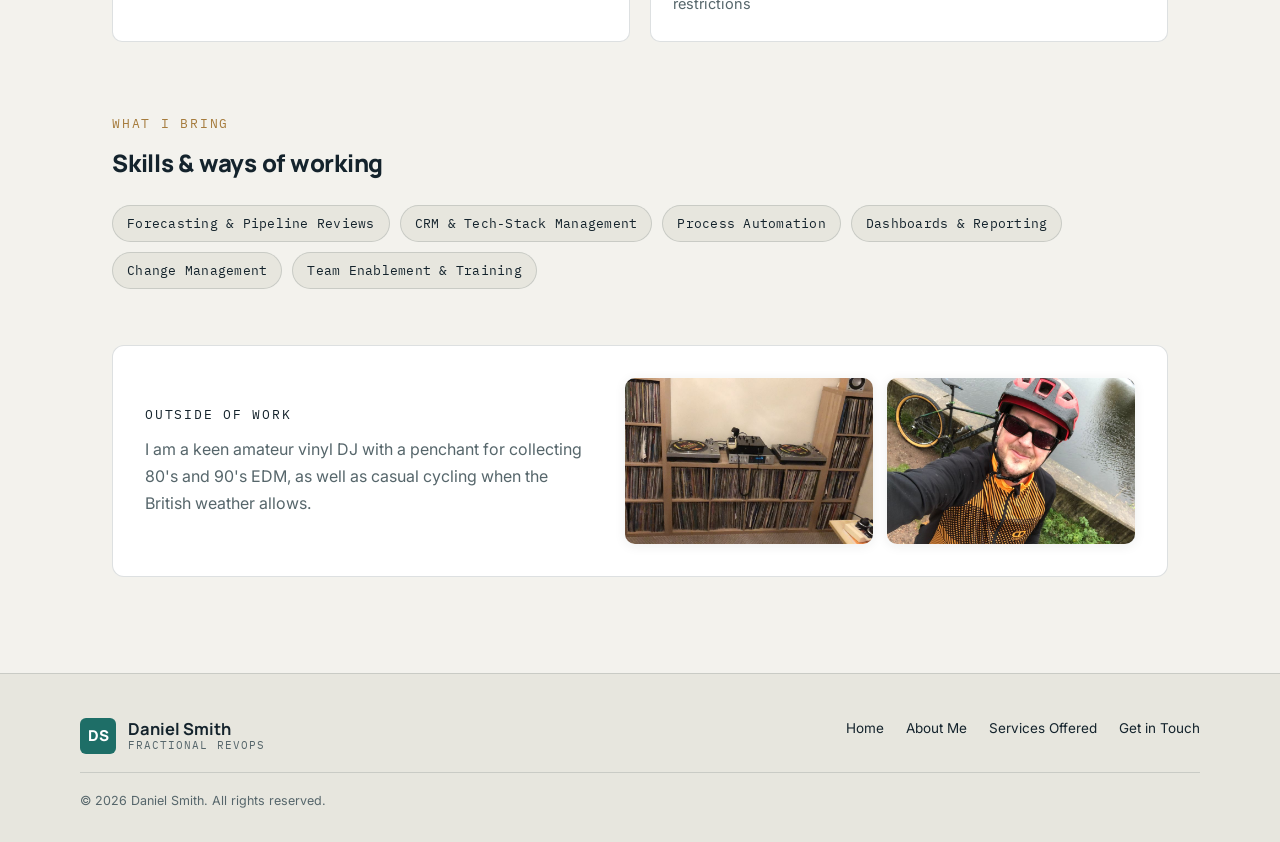
==== commit 5a4adec9: "Use 15 years in bio and homepage lede" ====
--- a/about.html
+++ b/about.html
@@ -43,11 +43,11 @@
   </div>
   <div>
     <h2>Hi, I'm Daniel.</h2>
-    <p>Thirteen years ago I was syncing production forecasts with a manufacturing site for a life sciences company. Today I'm the person to call in when the CRM has become a mess, forecasting is more guesswork than science, or the tech stack has quietly grown into something nobody fully understands anymore.</p>
+    <p>Fifteen years ago I was syncing production forecasts with a manufacturing site for a life sciences company. Today I'm the person to call in when the CRM has become a mess, forecasting is more guesswork than science, or the tech stack has quietly grown into something nobody fully understands anymore.</p>
     <p>In between: PerkinElmer, Visiopharm, and most recently Enable International &mdash; always in Revenue or Sales Operations, always solving some version of the same problem. How do you get Sales, Marketing, Finance and Product working off the same numbers, trusting the same data, and spending less time on manual admin?</p>
     <p>The tools keep changing. The problem hasn't. What has changed recently is how fast AI lets me solve it.</p>
     <p>That's the thread through my career: less manual work, numbers people actually trust, and tools teams actually adopt instead of quietly ignoring.</p>
-    <p>I'm currently exploring what's next and I am open to advisory or fractional work with teams wrestling with the same forecasting, CRM, and AI-adoption problems I've spent the last 13 years solving.</p>
+    <p>I'm currently exploring what's next and I am open to advisory or fractional work with teams wrestling with the same forecasting, CRM, and AI-adoption problems I've spent the last 15 years solving.</p>
     <p>If any of that sounds like your team, or you're just working through similar problems yourself, I'd genuinely like to hear about it &mdash; <a href="contact.html">send me a message</a>.</p>
   </div>
 </section>
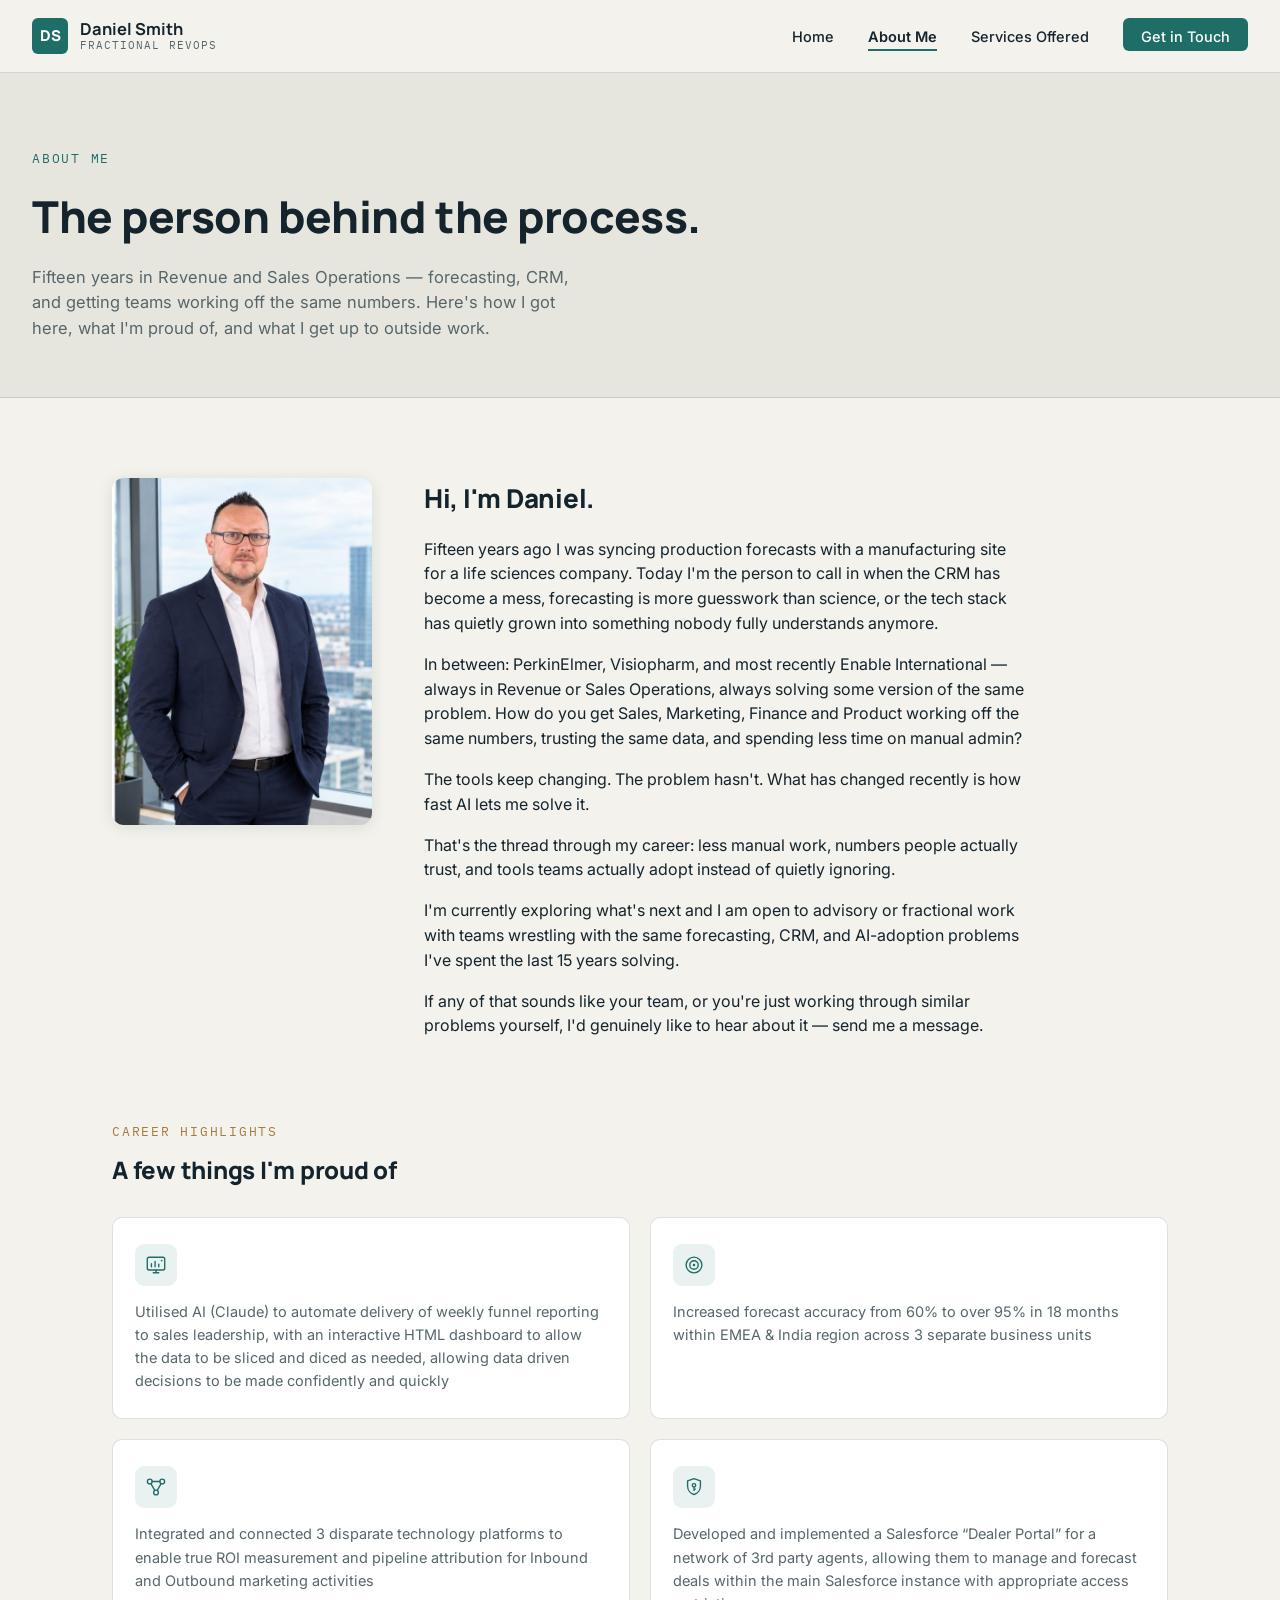
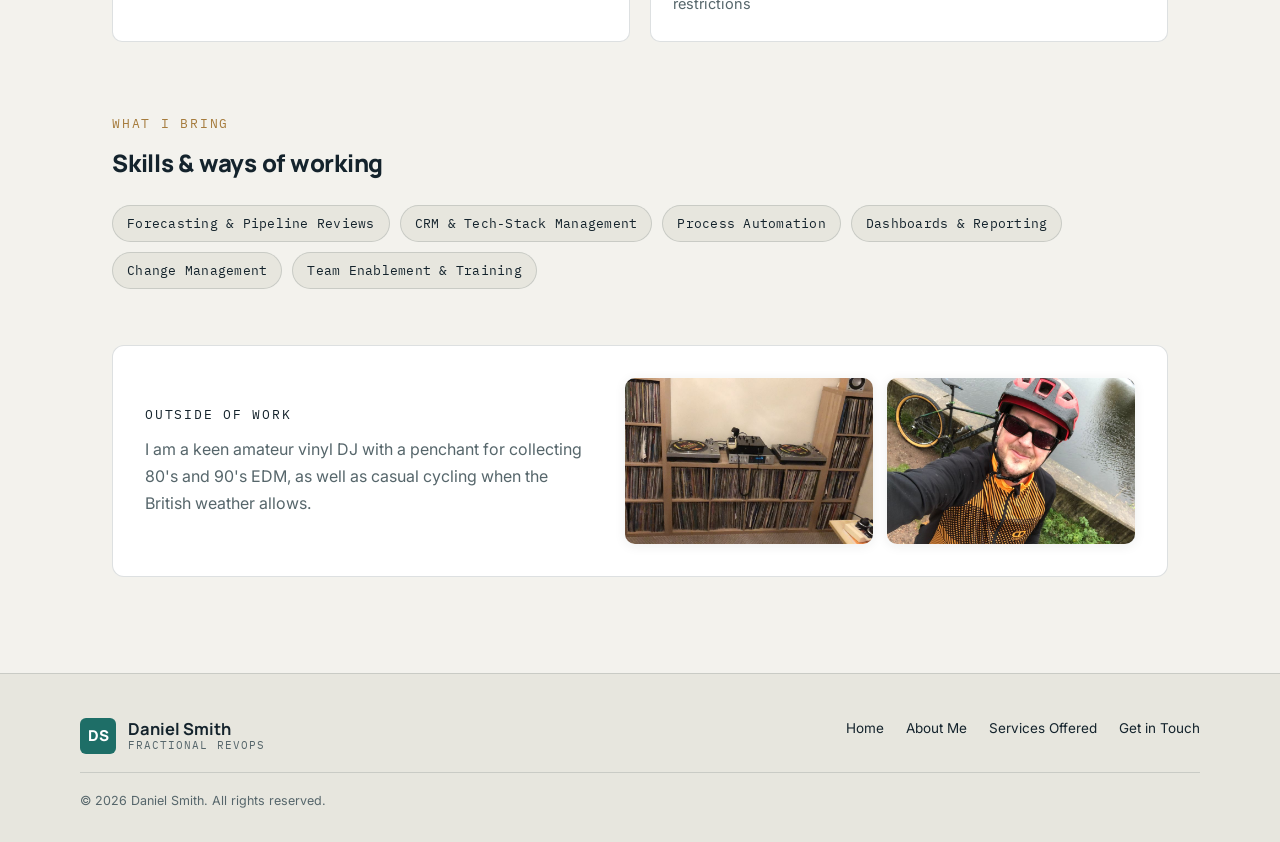
==== commit 7aa539d7: "Use 15 years in About intro" ====
--- a/about.html
+++ b/about.html
@@ -33,7 +33,7 @@
 <section class="page-header">
   <span class="eyebrow">About Me</span>
   <h1>The person behind the process.</h1>
-  <p>Thirteen years in Revenue and Sales Operations &mdash; forecasting, CRM, and getting teams working off the same numbers. Here's how I got here, what I'm proud of, and what I get up to outside work.</p>
+  <p>Fifteen years in Revenue and Sales Operations &mdash; forecasting, CRM, and getting teams working off the same numbers. Here's how I got here, what I'm proud of, and what I get up to outside work.</p>
 </section>
 
 <!-- Story: portrait + narrative -->
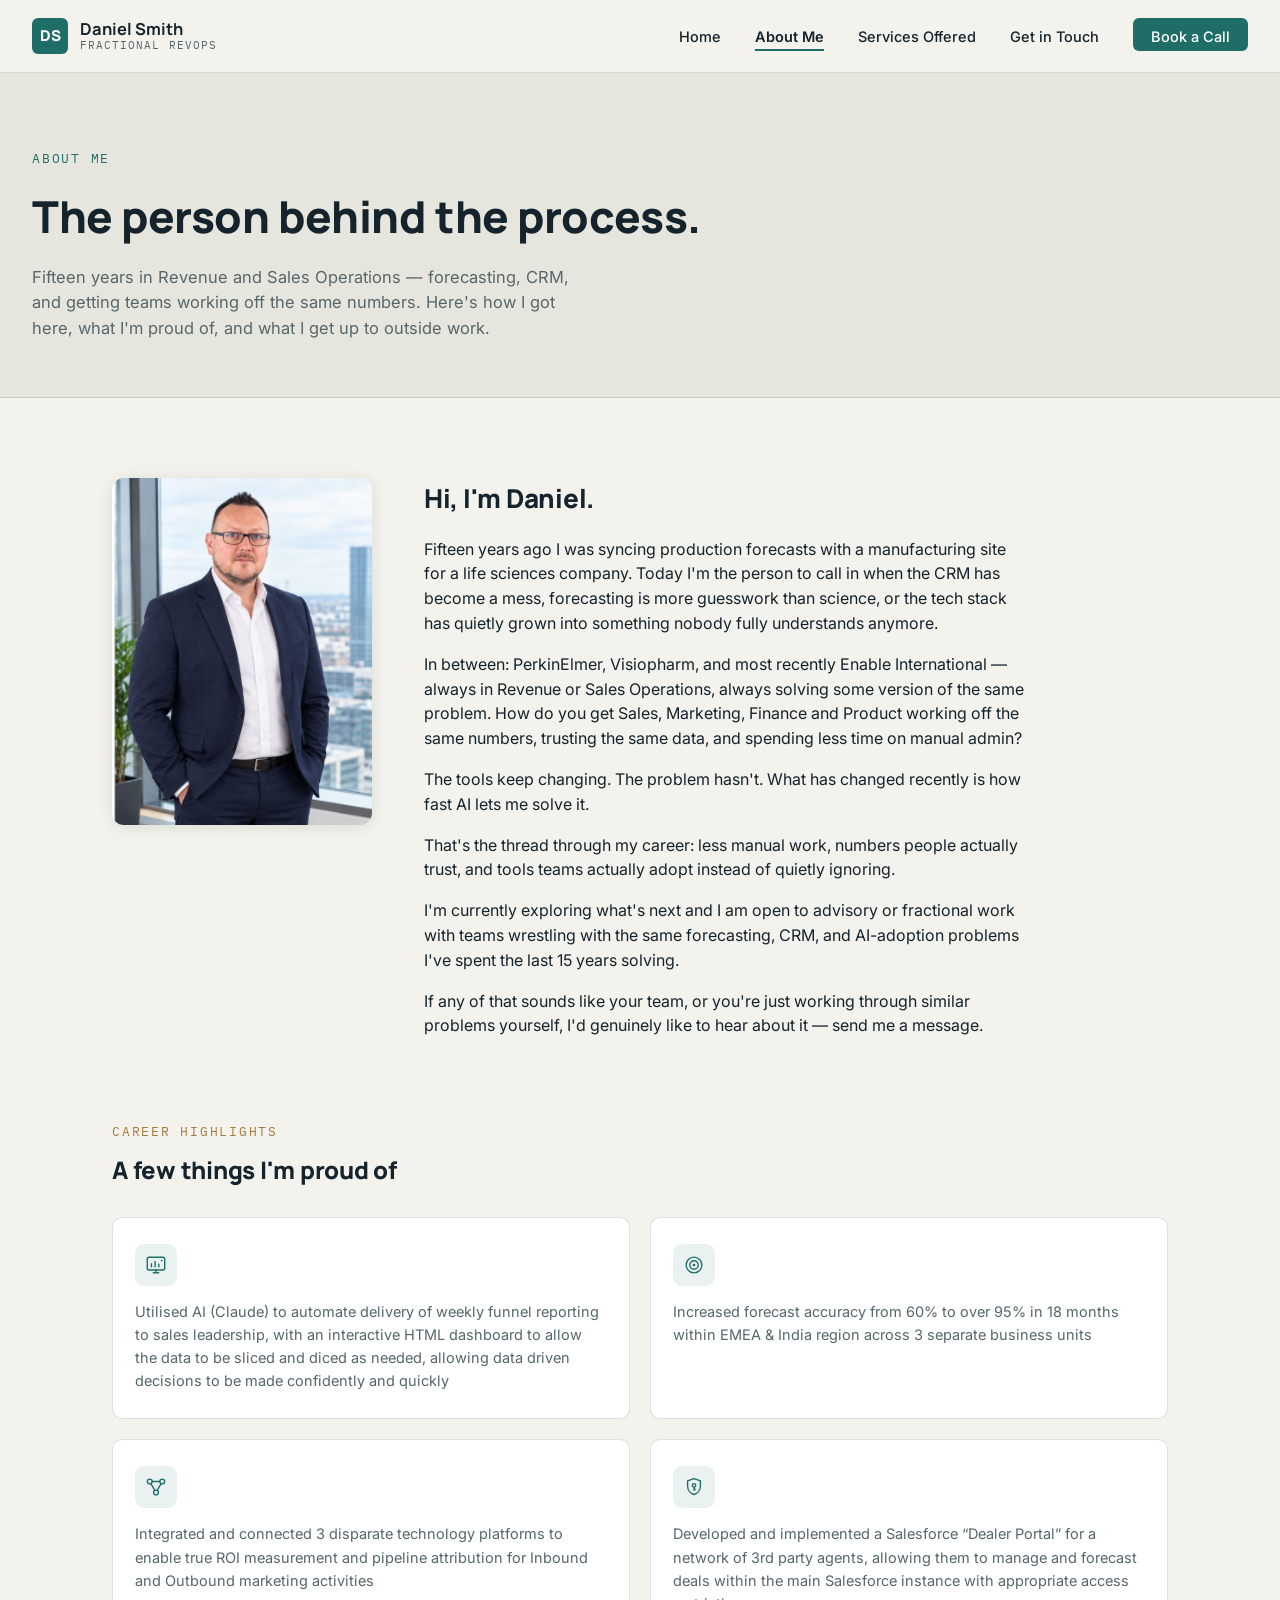
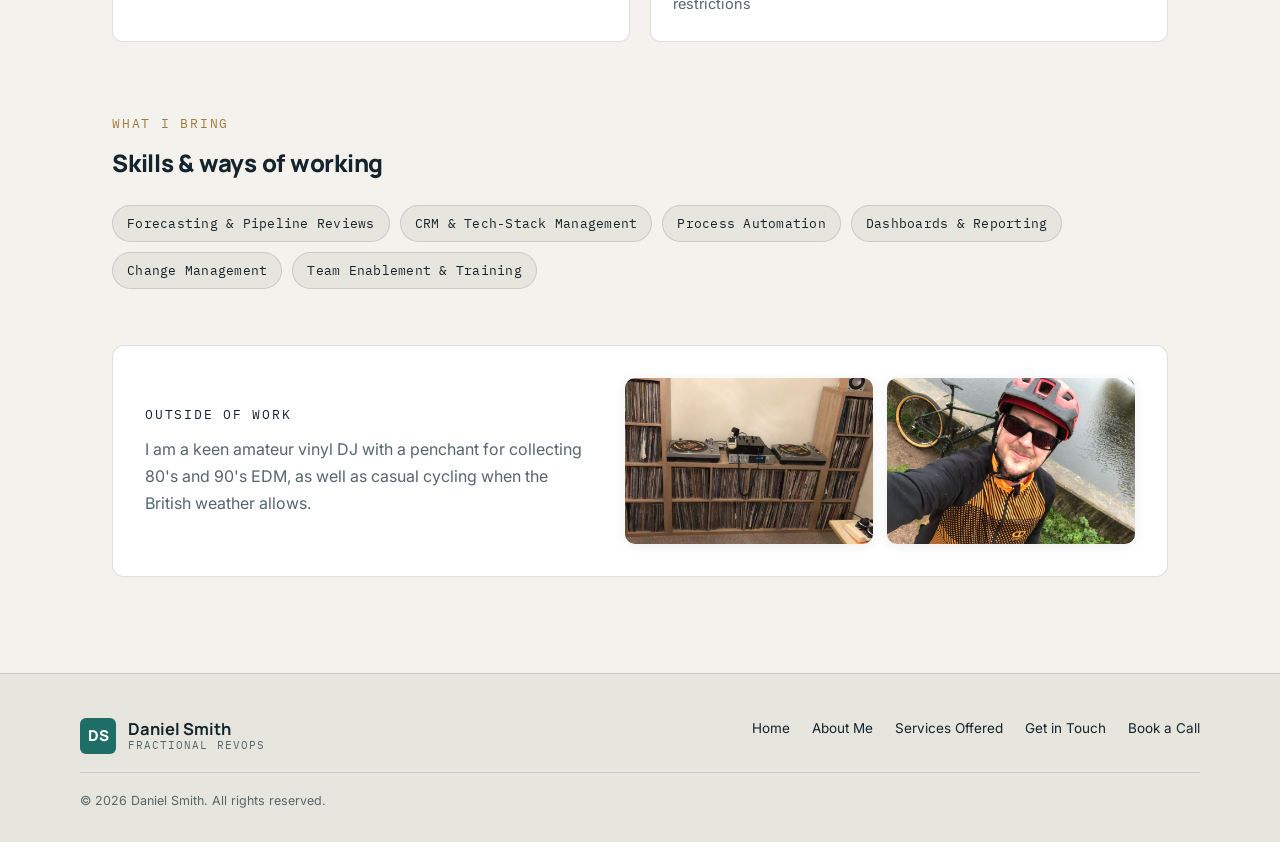
==== commit b6de839f: "Add Book a Call to nav and footer" ====
--- a/about.html
+++ b/about.html
@@ -25,7 +25,8 @@
       <li><a href="index.html">Home</a></li>
       <li><a href="about.html" aria-current="page">About Me</a></li>
       <li><a href="services.html">Services Offered</a></li>
-      <li><a href="contact.html" class="nav-cta">Get in Touch</a></li>
+      <li><a href="contact.html">Get in Touch</a></li>
+      <li><a href="book.html" class="nav-cta">Book a Call</a></li>
     </ul>
   </div>
 </header>
@@ -118,6 +119,7 @@
       <li><a href="about.html">About Me</a></li>
       <li><a href="services.html">Services Offered</a></li>
       <li><a href="contact.html">Get in Touch</a></li>
+      <li><a href="book.html">Book a Call</a></li>
     </ul>
   </div>
   <p class="footer-meta">© 2026 Daniel Smith. All rights reserved.</p>
